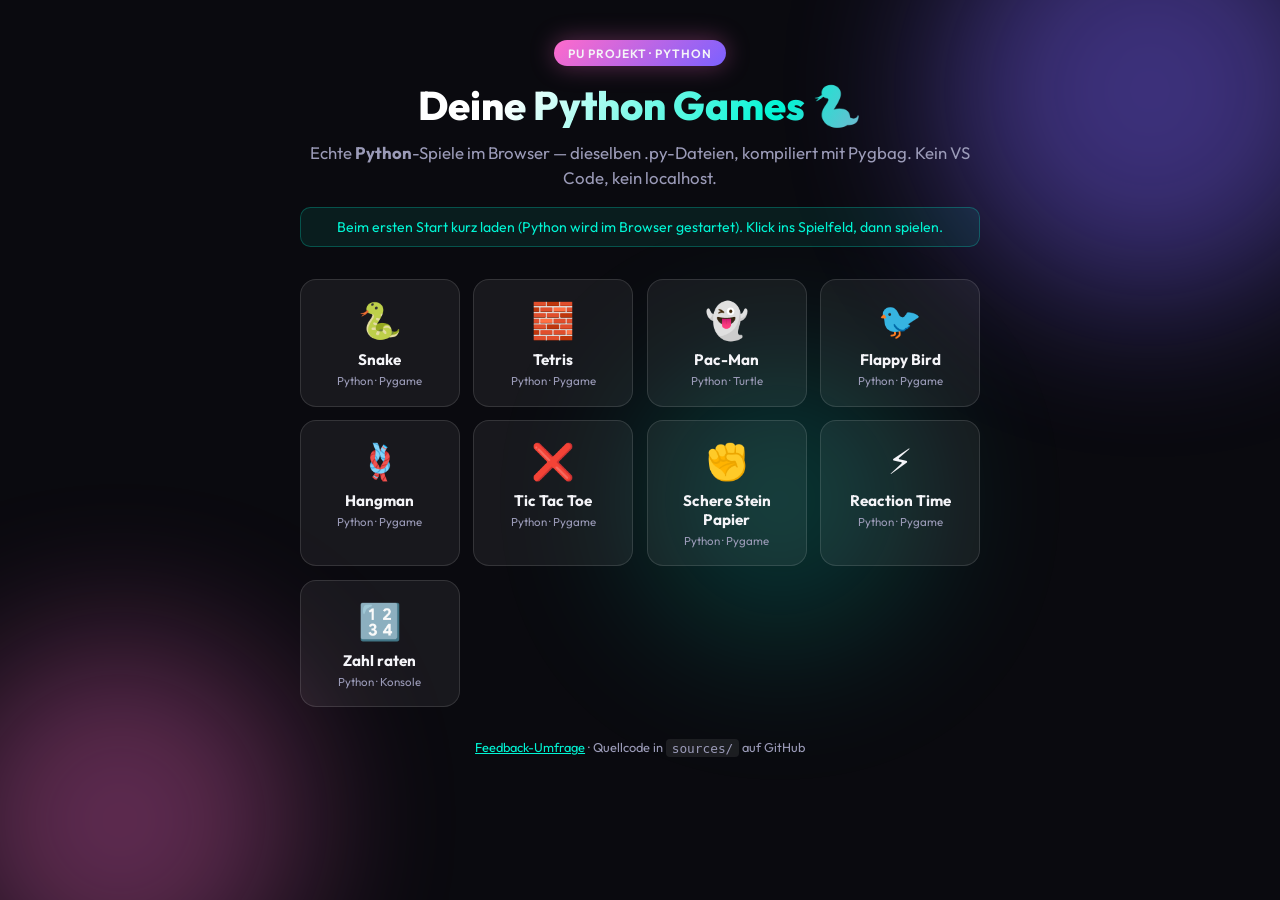
==== index.html @ 7060457c "PU Python Games Arcade mit Pygbag Co-authored-by: Cursor <cursoragent@cursor.com>" ====
<!DOCTYPE html>
<html lang="de">
<head>
  <meta charset="UTF-8" />
  <meta name="viewport" content="width=device-width, initial-scale=1.0" />
  <title>PU Python Games</title>
  <link rel="preconnect" href="https://fonts.googleapis.com" />
  <link rel="preconnect" href="https://fonts.gstatic.com" crossorigin />
  <link href="https://fonts.googleapis.com/css2?family=Outfit:wght@400;500;600;700;800&display=swap" rel="stylesheet" />
  <link rel="stylesheet" href="assets/style.css" />
</head>
<body>
  <div class="blob blob-1"></div>
  <div class="blob blob-2"></div>
  <div class="blob blob-3"></div>

  <div class="wrap">
    <header>
      <span class="badge">PU Projekt · Python</span>
      <h1>Deine Python Games 🐍</h1>
      <p class="sub">Echte <strong>Python</strong>-Spiele im Browser — dieselben .py-Dateien, kompiliert mit Pygbag. Kein VS Code, kein localhost.</p>
      <p class="note">Beim ersten Start kurz laden (Python wird im Browser gestartet). Klick ins Spielfeld, dann spielen.</p>
    </header>

    <div class="grid" id="grid"></div>

    <p class="footer-note">
      <a href="https://cynskzpt.github.io/pu-game-umfrage/" style="color:var(--cyan)">Feedback-Umfrage</a>
      · Quellcode in <code>sources/</code> auf GitHub
    </p>
  </div>

  <script>
    const GAMES = [
      { id: "snake", emoji: "🐍", name: "Snake", tag: "Python · Pygame" },
      { id: "tetris", emoji: "🧱", name: "Tetris", tag: "Python · Pygame" },
      { id: "pacman", emoji: "👻", name: "Pac-Man", tag: "Python · Turtle" },
      { id: "flappy", emoji: "🐦", name: "Flappy Bird", tag: "Python · Pygame" },
      { id: "hangman", emoji: "🪢", name: "Hangman", tag: "Python · Pygame" },
      { id: "tictactoe", emoji: "❌", name: "Tic Tac Toe", tag: "Python · Pygame" },
      { id: "rps", emoji: "✊", name: "Schere Stein Papier", tag: "Python · Pygame" },
      { id: "reaction", emoji: "⚡", name: "Reaction Time", tag: "Python · Pygame" },
      { id: "zahl", emoji: "🔢", name: "Zahl raten", tag: "Python · Konsole" },
    ];

    const grid = document.getElementById("grid");
    GAMES.forEach((g) => {
      const a = document.createElement("a");
      a.className = "game-card";
      a.href = `play/${g.id}/index.html`;
      a.innerHTML = `<span class="emoji">${g.emoji}</span><span class="name">${g.name}</span><span class="tag">${g.tag}</span>`;
      grid.appendChild(a);
    });
  </script>
</body>
</html>
---- assets/style.css ----
:root {
  --bg: #0a0a0f;
  --card: rgba(255, 255, 255, 0.06);
  --border: rgba(255, 255, 255, 0.12);
  --text: #f4f4f8;
  --muted: #9b9bb8;
  --pink: #ff6bcb;
  --cyan: #00f5d4;
  --purple: #7b61ff;
  --glow-pink: rgba(255, 107, 203, 0.35);
  --glow-cyan: rgba(0, 245, 212, 0.25);
}

* { box-sizing: border-box; margin: 0; padding: 0; }

body {
  font-family: "Outfit", system-ui, sans-serif;
  background: var(--bg);
  color: var(--text);
  min-height: 100vh;
  overflow-x: hidden;
}

.blob {
  position: fixed;
  border-radius: 50%;
  filter: blur(80px);
  pointer-events: none;
  z-index: 0;
}
.blob-1 { width: 420px; height: 420px; background: var(--purple); top: -120px; right: -80px; opacity: 0.45; animation: float 12s ease-in-out infinite; }
.blob-2 { width: 360px; height: 360px; background: var(--pink); bottom: -100px; left: -60px; opacity: 0.35; animation: float 14s ease-in-out infinite reverse; }
.blob-3 { width: 280px; height: 280px; background: var(--cyan); top: 40%; left: 50%; opacity: 0.2; animation: float 10s ease-in-out infinite 2s; }

@keyframes float {
  0%, 100% { transform: translate(0, 0) scale(1); }
  50% { transform: translate(20px, -30px) scale(1.05); }
}

.wrap {
  position: relative;
  z-index: 1;
  max-width: 720px;
  margin: 0 auto;
  padding: 2.5rem 1.25rem 4rem;
}

header { text-align: center; margin-bottom: 2rem; }

.badge {
  display: inline-block;
  font-size: 0.75rem;
  font-weight: 600;
  letter-spacing: 0.08em;
  text-transform: uppercase;
  padding: 0.35rem 0.85rem;
  border-radius: 999px;
  background: linear-gradient(135deg, var(--pink), var(--purple));
  margin-bottom: 1rem;
  box-shadow: 0 0 24px var(--glow-pink);
}

h1 {
  font-size: clamp(1.85rem, 5vw, 2.5rem);
  font-weight: 800;
  line-height: 1.15;
  background: linear-gradient(120deg, #fff 30%, var(--cyan) 70%, var(--pink));
  -webkit-background-clip: text;
  -webkit-text-fill-color: transparent;
  background-clip: text;
}

.sub { color: var(--muted); margin-top: 0.75rem; font-size: 1.05rem; line-height: 1.5; }

.note {
  margin-top: 1rem;
  font-size: 0.88rem;
  color: var(--cyan);
  background: rgba(0, 245, 212, 0.08);
  border: 1px solid rgba(0, 245, 212, 0.25);
  padding: 0.65rem 0.85rem;
  border-radius: 0.65rem;
}

.grid {
  display: grid;
  grid-template-columns: repeat(auto-fill, minmax(155px, 1fr));
  gap: 0.85rem;
}

.game-card {
  display: flex;
  flex-direction: column;
  align-items: center;
  text-align: center;
  padding: 1.1rem 0.75rem;
  border-radius: 1rem;
  border: 1px solid var(--border);
  background: var(--card);
  text-decoration: none;
  color: var(--text);
  transition: transform 0.15s, border-color 0.2s, box-shadow 0.2s;
}
.game-card:hover {
  transform: translateY(-3px);
  border-color: rgba(0, 245, 212, 0.45);
  box-shadow: 0 8px 28px var(--glow-cyan);
}
.game-card .emoji { font-size: 2.2rem; margin-bottom: 0.5rem; }
.game-card .name { font-weight: 700; font-size: 0.95rem; }
.game-card .tag { font-size: 0.72rem; color: var(--muted); margin-top: 0.25rem; }

.footer-note {
  text-align: center;
  margin-top: 2rem;
  font-size: 0.8rem;
  color: var(--muted);
}
.footer-note code {
  background: rgba(255,255,255,0.08);
  padding: 0.1rem 0.35rem;
  border-radius: 4px;
}
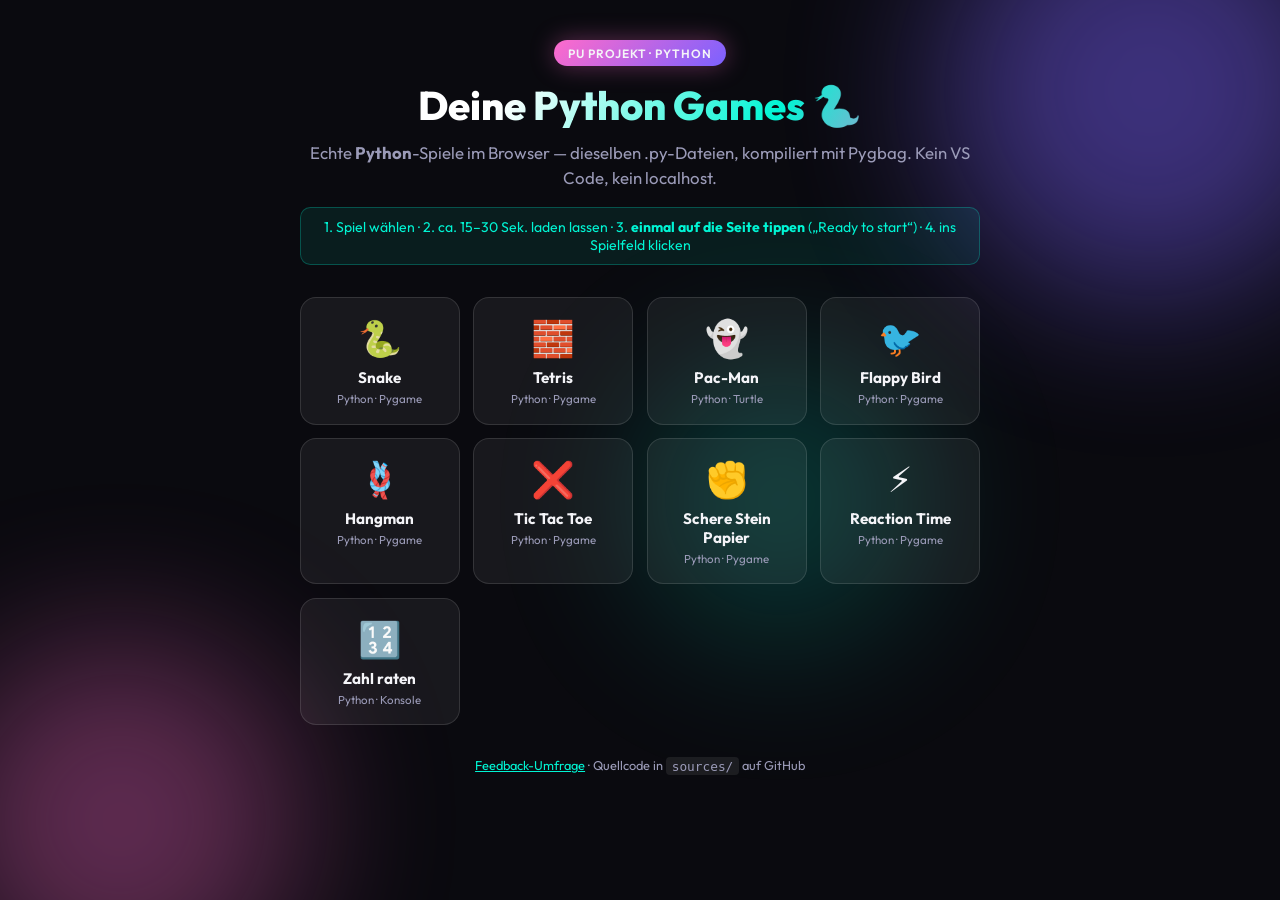
==== commit 2c7d691f: "Fix: Spiele laden .apk statt fehlendem tar.gz Co-authored-by: Cursor <cursoragent@cursor.com>" ====
--- a/index.html
+++ b/index.html
@@ -19,7 +19,7 @@
       <span class="badge">PU Projekt · Python</span>
       <h1>Deine Python Games 🐍</h1>
       <p class="sub">Echte <strong>Python</strong>-Spiele im Browser — dieselben .py-Dateien, kompiliert mit Pygbag. Kein VS Code, kein localhost.</p>
-      <p class="note">Beim ersten Start kurz laden (Python wird im Browser gestartet). Klick ins Spielfeld, dann spielen.</p>
+      <p class="note">1. Spiel wählen · 2. ca. 15–30 Sek. laden lassen · 3. <strong>einmal auf die Seite tippen</strong> („Ready to start“) · 4. ins Spielfeld klicken</p>
     </header>
 
     <div class="grid" id="grid"></div>
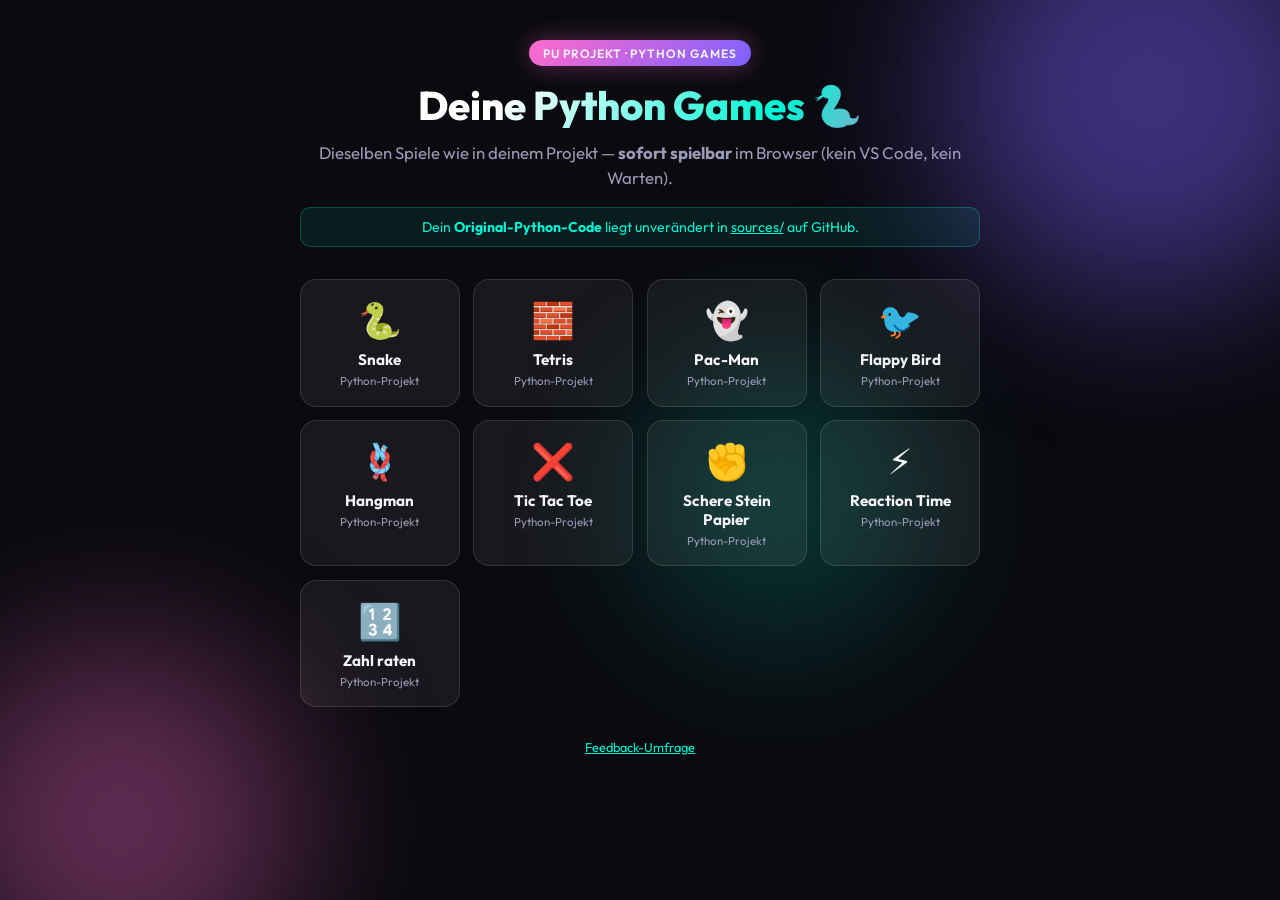
==== commit 0bf04ae5: "Fix: Sofort spielbare Browser-Games, Python-Quellen in sources/ Co-authored-by: Cursor <cursoragent@" ====
--- a/index.html
+++ b/index.html
@@ -4,53 +4,32 @@
   <meta charset="UTF-8" />
   <meta name="viewport" content="width=device-width, initial-scale=1.0" />
   <title>PU Python Games</title>
-  <link rel="preconnect" href="https://fonts.googleapis.com" />
-  <link rel="preconnect" href="https://fonts.gstatic.com" crossorigin />
-  <link href="https://fonts.googleapis.com/css2?family=Outfit:wght@400;500;600;700;800&display=swap" rel="stylesheet" />
+  <link href="https://fonts.googleapis.com/css2?family=Outfit:wght@400;600;700;800&display=swap" rel="stylesheet" />
   <link rel="stylesheet" href="assets/style.css" />
 </head>
 <body>
   <div class="blob blob-1"></div>
   <div class="blob blob-2"></div>
   <div class="blob blob-3"></div>
-
   <div class="wrap">
     <header>
-      <span class="badge">PU Projekt · Python</span>
+      <span class="badge">PU Projekt · Python Games</span>
       <h1>Deine Python Games 🐍</h1>
-      <p class="sub">Echte <strong>Python</strong>-Spiele im Browser — dieselben .py-Dateien, kompiliert mit Pygbag. Kein VS Code, kein localhost.</p>
-      <p class="note">1. Spiel wählen · 2. ca. 15–30 Sek. laden lassen · 3. <strong>einmal auf die Seite tippen</strong> („Ready to start“) · 4. ins Spielfeld klicken</p>
+      <p class="sub">Dieselben Spiele wie in deinem Projekt — <strong>sofort spielbar</strong> im Browser (kein VS Code, kein Warten).</p>
+      <p class="note">Dein <strong>Original-Python-Code</strong> liegt unverändert in <a href="https://github.com/Cynskzpt/pu-python-games/tree/main/sources" style="color:var(--cyan)">sources/</a> auf GitHub.</p>
     </header>
-
-    <div class="grid" id="grid"></div>
-
-    <p class="footer-note">
-      <a href="https://cynskzpt.github.io/pu-game-umfrage/" style="color:var(--cyan)">Feedback-Umfrage</a>
-      · Quellcode in <code>sources/</code> auf GitHub
-    </p>
+    <div class="grid">
+      <a class="game-card" href="play/snake/"><span class="emoji">🐍</span><span class="name">Snake</span><span class="tag">Python-Projekt</span></a>
+      <a class="game-card" href="play/tetris/"><span class="emoji">🧱</span><span class="name">Tetris</span><span class="tag">Python-Projekt</span></a>
+      <a class="game-card" href="play/pacman/"><span class="emoji">👻</span><span class="name">Pac-Man</span><span class="tag">Python-Projekt</span></a>
+      <a class="game-card" href="play/flappy/"><span class="emoji">🐦</span><span class="name">Flappy Bird</span><span class="tag">Python-Projekt</span></a>
+      <a class="game-card" href="play/hangman/"><span class="emoji">🪢</span><span class="name">Hangman</span><span class="tag">Python-Projekt</span></a>
+      <a class="game-card" href="play/tictactoe/"><span class="emoji">❌</span><span class="name">Tic Tac Toe</span><span class="tag">Python-Projekt</span></a>
+      <a class="game-card" href="play/rps/"><span class="emoji">✊</span><span class="name">Schere Stein Papier</span><span class="tag">Python-Projekt</span></a>
+      <a class="game-card" href="play/reaction/"><span class="emoji">⚡</span><span class="name">Reaction Time</span><span class="tag">Python-Projekt</span></a>
+      <a class="game-card" href="play/zahl/"><span class="emoji">🔢</span><span class="name">Zahl raten</span><span class="tag">Python-Projekt</span></a>
+    </div>
+    <p class="footer-note"><a href="https://cynskzpt.github.io/pu-game-umfrage/" style="color:var(--cyan)">Feedback-Umfrage</a></p>
   </div>
-
-  <script>
-    const GAMES = [
-      { id: "snake", emoji: "🐍", name: "Snake", tag: "Python · Pygame" },
-      { id: "tetris", emoji: "🧱", name: "Tetris", tag: "Python · Pygame" },
-      { id: "pacman", emoji: "👻", name: "Pac-Man", tag: "Python · Turtle" },
-      { id: "flappy", emoji: "🐦", name: "Flappy Bird", tag: "Python · Pygame" },
-      { id: "hangman", emoji: "🪢", name: "Hangman", tag: "Python · Pygame" },
-      { id: "tictactoe", emoji: "❌", name: "Tic Tac Toe", tag: "Python · Pygame" },
-      { id: "rps", emoji: "✊", name: "Schere Stein Papier", tag: "Python · Pygame" },
-      { id: "reaction", emoji: "⚡", name: "Reaction Time", tag: "Python · Pygame" },
-      { id: "zahl", emoji: "🔢", name: "Zahl raten", tag: "Python · Konsole" },
-    ];
-
-    const grid = document.getElementById("grid");
-    GAMES.forEach((g) => {
-      const a = document.createElement("a");
-      a.className = "game-card";
-      a.href = `play/${g.id}/index.html`;
-      a.innerHTML = `<span class="emoji">${g.emoji}</span><span class="name">${g.name}</span><span class="tag">${g.tag}</span>`;
-      grid.appendChild(a);
-    });
-  </script>
 </body>
 </html>
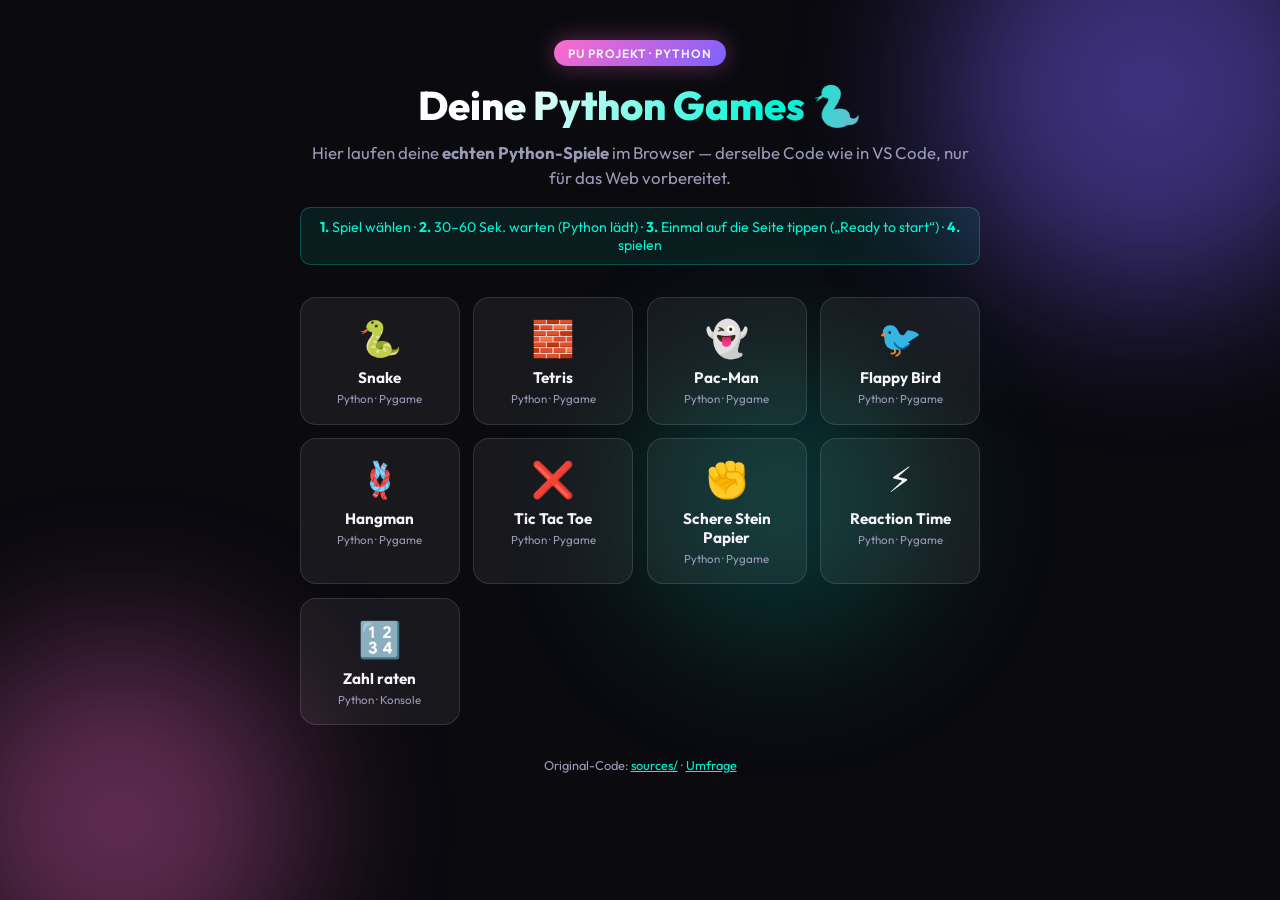
==== commit 96bce85d: "Echte Python-Spiele im Browser (pygbag + webify) Co-authored-by: Cursor <cursoragent@cursor.com>" ====
--- a/index.html
+++ b/index.html
@@ -13,23 +13,29 @@
   <div class="blob blob-3"></div>
   <div class="wrap">
     <header>
-      <span class="badge">PU Projekt · Python Games</span>
+      <span class="badge">PU Projekt · Python</span>
       <h1>Deine Python Games 🐍</h1>
-      <p class="sub">Dieselben Spiele wie in deinem Projekt — <strong>sofort spielbar</strong> im Browser (kein VS Code, kein Warten).</p>
-      <p class="note">Dein <strong>Original-Python-Code</strong> liegt unverändert in <a href="https://github.com/Cynskzpt/pu-python-games/tree/main/sources" style="color:var(--cyan)">sources/</a> auf GitHub.</p>
+      <p class="sub">Hier laufen deine <strong>echten Python-Spiele</strong> im Browser — derselbe Code wie in VS Code, nur für das Web vorbereitet.</p>
+      <p class="note">
+        <strong>1.</strong> Spiel wählen · <strong>2.</strong> 30–60 Sek. warten (Python lädt) ·
+        <strong>3.</strong> Einmal auf die Seite tippen („Ready to start“) · <strong>4.</strong> spielen
+      </p>
     </header>
     <div class="grid">
-      <a class="game-card" href="play/snake/"><span class="emoji">🐍</span><span class="name">Snake</span><span class="tag">Python-Projekt</span></a>
-      <a class="game-card" href="play/tetris/"><span class="emoji">🧱</span><span class="name">Tetris</span><span class="tag">Python-Projekt</span></a>
-      <a class="game-card" href="play/pacman/"><span class="emoji">👻</span><span class="name">Pac-Man</span><span class="tag">Python-Projekt</span></a>
-      <a class="game-card" href="play/flappy/"><span class="emoji">🐦</span><span class="name">Flappy Bird</span><span class="tag">Python-Projekt</span></a>
-      <a class="game-card" href="play/hangman/"><span class="emoji">🪢</span><span class="name">Hangman</span><span class="tag">Python-Projekt</span></a>
-      <a class="game-card" href="play/tictactoe/"><span class="emoji">❌</span><span class="name">Tic Tac Toe</span><span class="tag">Python-Projekt</span></a>
-      <a class="game-card" href="play/rps/"><span class="emoji">✊</span><span class="name">Schere Stein Papier</span><span class="tag">Python-Projekt</span></a>
-      <a class="game-card" href="play/reaction/"><span class="emoji">⚡</span><span class="name">Reaction Time</span><span class="tag">Python-Projekt</span></a>
-      <a class="game-card" href="play/zahl/"><span class="emoji">🔢</span><span class="name">Zahl raten</span><span class="tag">Python-Projekt</span></a>
+      <a class="game-card" href="play/snake/"><span class="emoji">🐍</span><span class="name">Snake</span><span class="tag">Python · Pygame</span></a>
+      <a class="game-card" href="play/tetris/"><span class="emoji">🧱</span><span class="name">Tetris</span><span class="tag">Python · Pygame</span></a>
+      <a class="game-card" href="play/pacman/"><span class="emoji">👻</span><span class="name">Pac-Man</span><span class="tag">Python · Pygame</span></a>
+      <a class="game-card" href="play/flappy/"><span class="emoji">🐦</span><span class="name">Flappy Bird</span><span class="tag">Python · Pygame</span></a>
+      <a class="game-card" href="play/hangman/"><span class="emoji">🪢</span><span class="name">Hangman</span><span class="tag">Python · Pygame</span></a>
+      <a class="game-card" href="play/tictactoe/"><span class="emoji">❌</span><span class="name">Tic Tac Toe</span><span class="tag">Python · Pygame</span></a>
+      <a class="game-card" href="play/rps/"><span class="emoji">✊</span><span class="name">Schere Stein Papier</span><span class="tag">Python · Pygame</span></a>
+      <a class="game-card" href="play/reaction/"><span class="emoji">⚡</span><span class="name">Reaction Time</span><span class="tag">Python · Pygame</span></a>
+      <a class="game-card" href="play/zahl/"><span class="emoji">🔢</span><span class="name">Zahl raten</span><span class="tag">Python · Konsole</span></a>
     </div>
-    <p class="footer-note"><a href="https://cynskzpt.github.io/pu-game-umfrage/" style="color:var(--cyan)">Feedback-Umfrage</a></p>
+    <p class="footer-note">
+      Original-Code: <a href="https://github.com/Cynskzpt/pu-python-games/tree/main/sources" style="color:var(--cyan)">sources/</a> ·
+      <a href="https://cynskzpt.github.io/pu-game-umfrage/" style="color:var(--cyan)">Umfrage</a>
+    </p>
   </div>
 </body>
 </html>
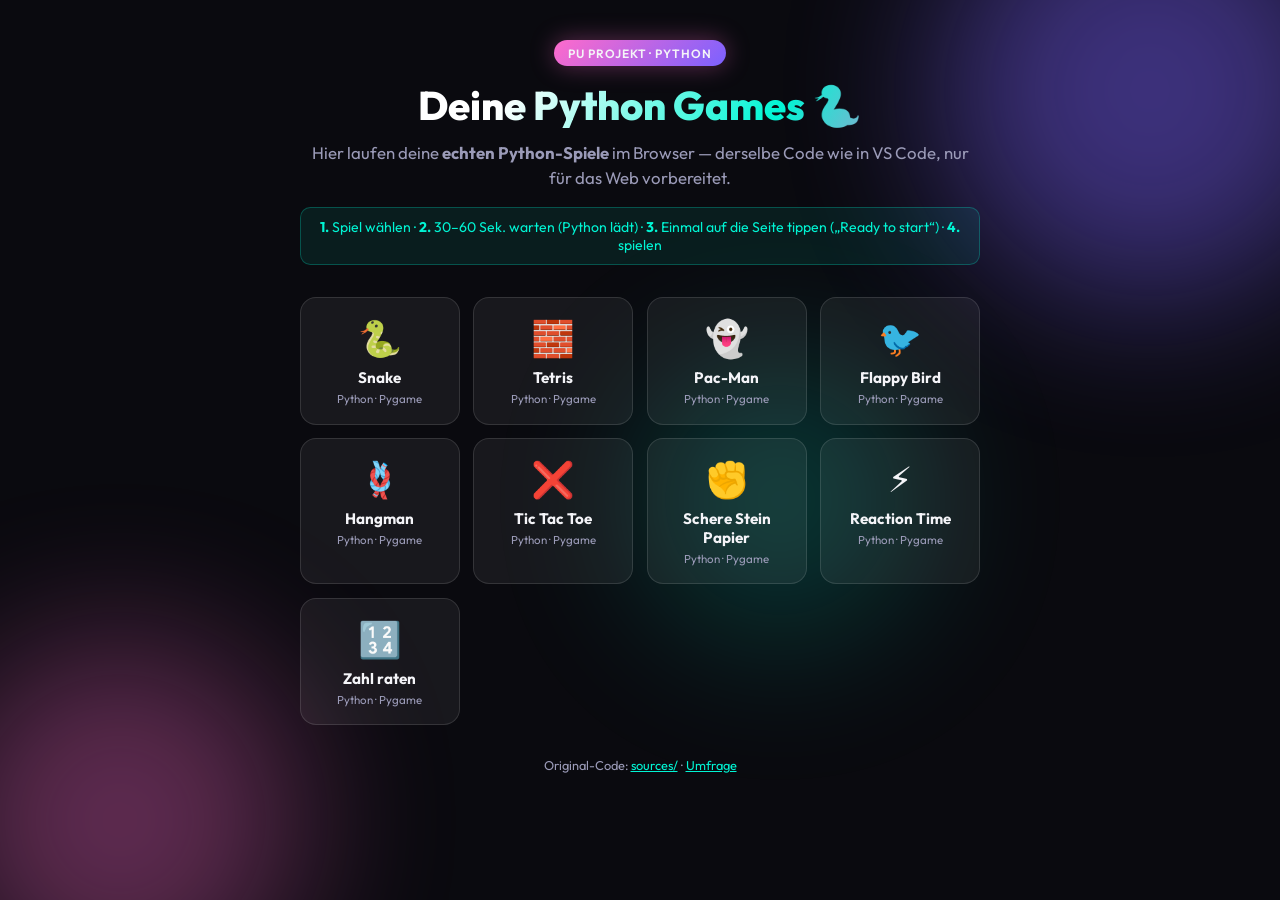
==== commit 1be56511: "Fix six broken browser games: webify globals, tetris syntax, flappy pipes, zahl UI. Tetris no longer" ====
--- a/index.html
+++ b/index.html
@@ -30,7 +30,7 @@
       <a class="game-card" href="play/tictactoe/"><span class="emoji">❌</span><span class="name">Tic Tac Toe</span><span class="tag">Python · Pygame</span></a>
       <a class="game-card" href="play/rps/"><span class="emoji">✊</span><span class="name">Schere Stein Papier</span><span class="tag">Python · Pygame</span></a>
       <a class="game-card" href="play/reaction/"><span class="emoji">⚡</span><span class="name">Reaction Time</span><span class="tag">Python · Pygame</span></a>
-      <a class="game-card" href="play/zahl/"><span class="emoji">🔢</span><span class="name">Zahl raten</span><span class="tag">Python · Konsole</span></a>
+      <a class="game-card" href="play/zahl/"><span class="emoji">🔢</span><span class="name">Zahl raten</span><span class="tag">Python · Pygame</span></a>
     </div>
     <p class="footer-note">
       Original-Code: <a href="https://github.com/Cynskzpt/pu-python-games/tree/main/sources" style="color:var(--cyan)">sources/</a> ·
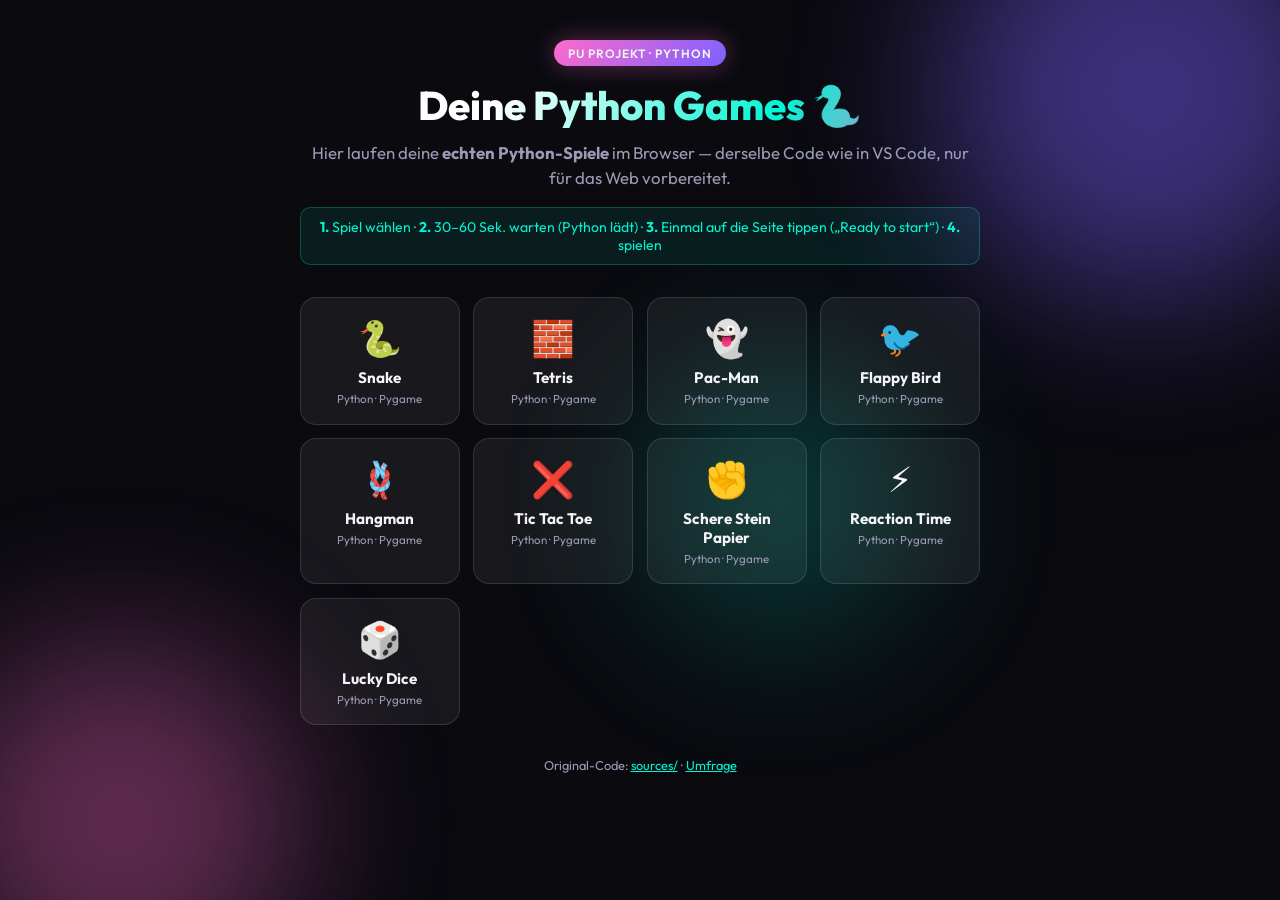
==== commit 9bc80b3a: "Replace Zahl raten with Lucky Dice in the games arcade. Remove zahl build and sources; add browser-r" ====
--- a/index.html
+++ b/index.html
@@ -30,7 +30,7 @@
       <a class="game-card" href="play/tictactoe/"><span class="emoji">❌</span><span class="name">Tic Tac Toe</span><span class="tag">Python · Pygame</span></a>
       <a class="game-card" href="play/rps/"><span class="emoji">✊</span><span class="name">Schere Stein Papier</span><span class="tag">Python · Pygame</span></a>
       <a class="game-card" href="play/reaction/"><span class="emoji">⚡</span><span class="name">Reaction Time</span><span class="tag">Python · Pygame</span></a>
-      <a class="game-card" href="play/zahl/"><span class="emoji">🔢</span><span class="name">Zahl raten</span><span class="tag">Python · Pygame</span></a>
+      <a class="game-card" href="play/dice/"><span class="emoji">🎲</span><span class="name">Lucky Dice</span><span class="tag">Python · Pygame</span></a>
     </div>
     <p class="footer-note">
       Original-Code: <a href="https://github.com/Cynskzpt/pu-python-games/tree/main/sources" style="color:var(--cyan)">sources/</a> ·
